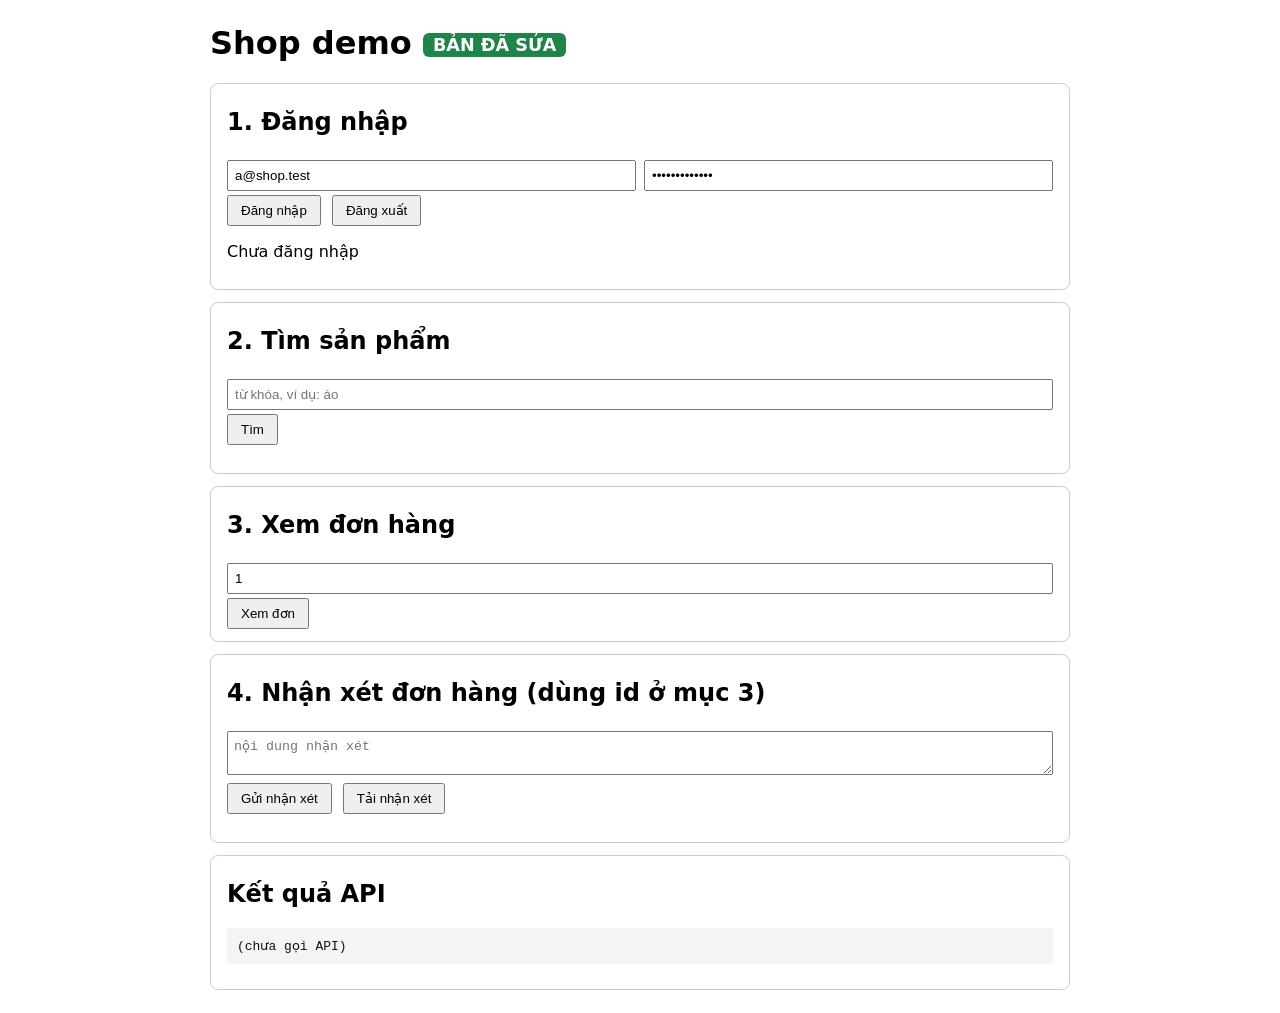
==== secure/public/index.html @ e8c59e12 "first commit" ====
<!doctype html>
<html lang="vi">
<head>
  <meta charset="utf-8">
  <meta name="viewport" content="width=device-width, initial-scale=1">
  <title>Shop demo - BẢN ĐÃ SỬA</title>
  <style>
    body { font-family: system-ui, sans-serif; max-width: 860px; margin: 24px auto; padding: 0 16px; }
    .badge { padding: 2px 10px; border-radius: 6px; color: #fff; background: #1e8449; font-size: 0.55em; vertical-align: middle; }
    section { border: 1px solid #ccc; border-radius: 8px; padding: 4px 16px 12px; margin: 12px 0; }
    input, textarea { width: 100%; box-sizing: border-box; margin: 4px 0; padding: 6px; }
    .row { display: flex; gap: 8px; }
    .row > * { flex: 1; }
    button { padding: 6px 12px; cursor: pointer; margin-right: 6px; }
    pre { background: #f4f4f4; color: #111; padding: 10px; overflow-x: auto; white-space: pre-wrap; }
  </style>
</head>
<body>
  <h1>Shop demo <span class="badge">BẢN ĐÃ SỬA</span></h1>

  <section>
    <h2>1. Đăng nhập</h2>
    <div class="row">
      <input id="email" placeholder="email" value="a@shop.test">
      <input id="password" type="password" placeholder="mật khẩu" value="CustomerA@123">
    </div>
    <button id="login">Đăng nhập</button>
    <button id="logout">Đăng xuất</button>
    <p id="who"></p>
  </section>

  <section>
    <h2>2. Tìm sản phẩm</h2>
    <input id="q" placeholder="từ khóa, ví dụ: áo">
    <button id="search">Tìm</button>
    <ul id="products"></ul>
  </section>

  <section>
    <h2>3. Xem đơn hàng</h2>
    <input id="orderId" placeholder="id đơn hàng" value="1">
    <button id="viewOrder">Xem đơn</button>
  </section>

  <section>
    <h2>4. Nhận xét đơn hàng (dùng id ở mục 3)</h2>
    <textarea id="comment" rows="2" placeholder="nội dung nhận xét"></textarea>
    <button id="postReview">Gửi nhận xét</button>
    <button id="loadReviews">Tải nhận xét</button>
    <ul id="reviews"></ul>
  </section>

  <section>
    <h2>Kết quả API</h2>
    <pre id="out">(chưa gọi API)</pre>
  </section>

  <script src="app.js"></script>
</body>
</html>
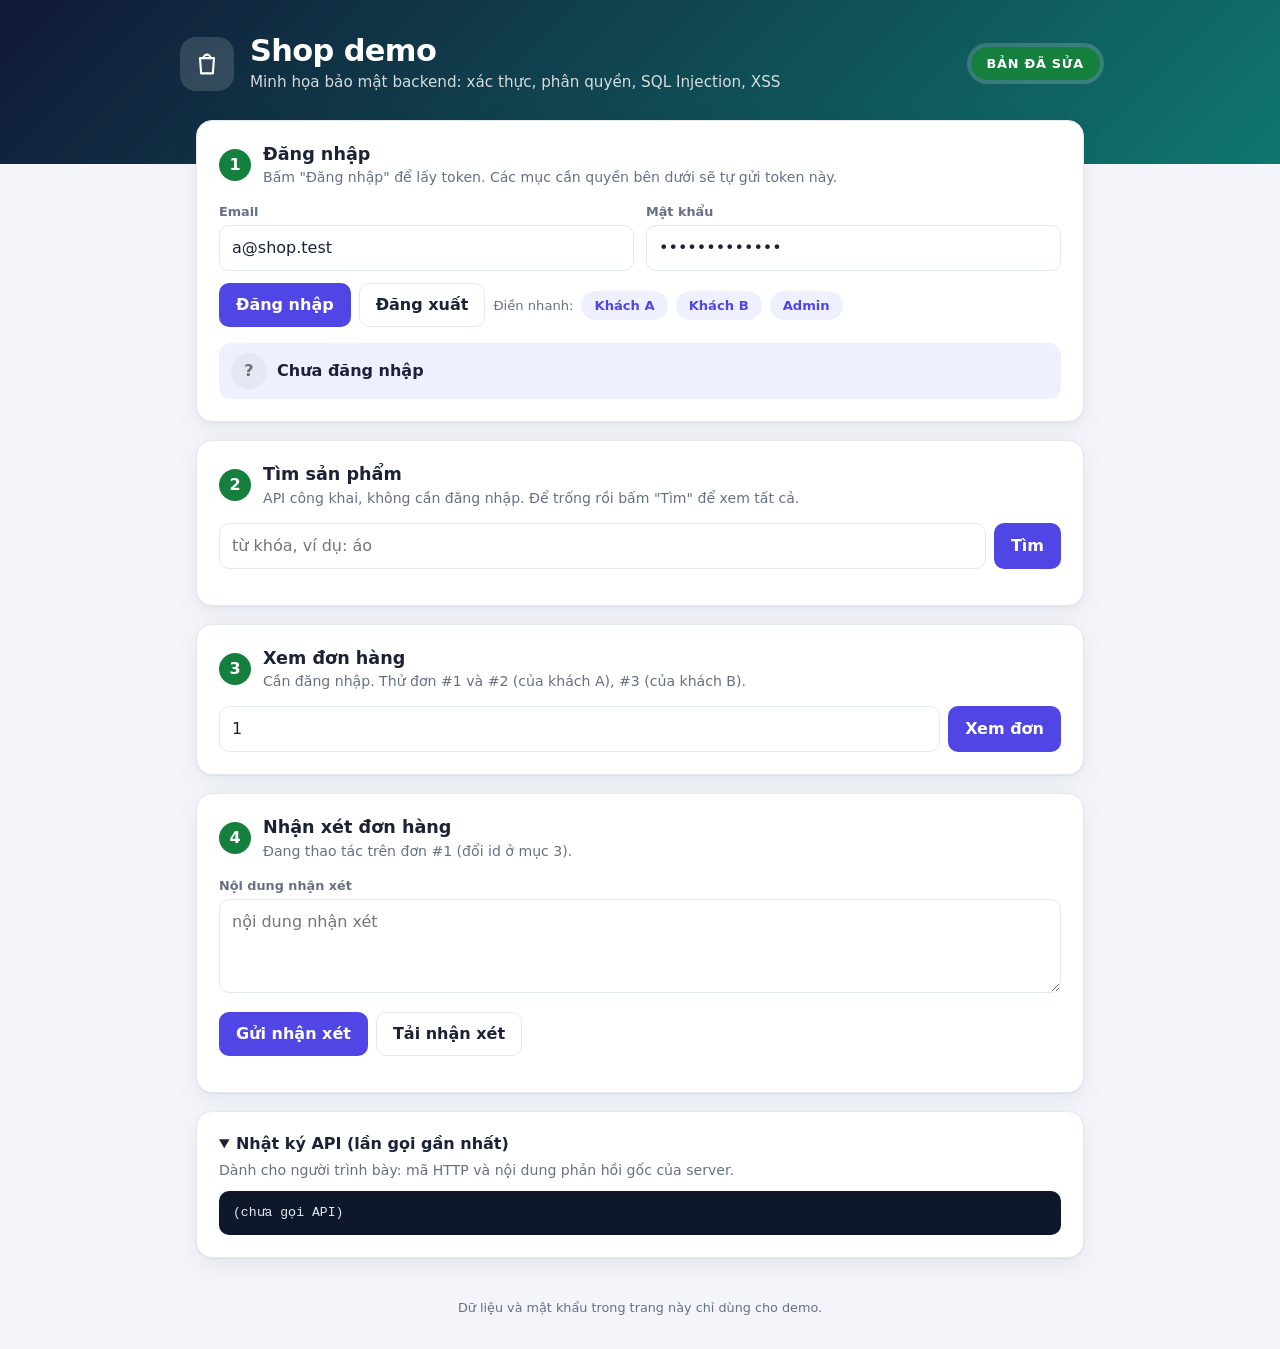
==== commit 7d12a090: "update" ====
--- a/secure/public/index.html
+++ b/secure/public/index.html
@@ -4,56 +4,118 @@
   <meta charset="utf-8">
   <meta name="viewport" content="width=device-width, initial-scale=1">
   <title>Shop demo - BẢN ĐÃ SỬA</title>
-  <style>
-    body { font-family: system-ui, sans-serif; max-width: 860px; margin: 24px auto; padding: 0 16px; }
-    .badge { padding: 2px 10px; border-radius: 6px; color: #fff; background: #1e8449; font-size: 0.55em; vertical-align: middle; }
-    section { border: 1px solid #ccc; border-radius: 8px; padding: 4px 16px 12px; margin: 12px 0; }
-    input, textarea { width: 100%; box-sizing: border-box; margin: 4px 0; padding: 6px; }
-    .row { display: flex; gap: 8px; }
-    .row > * { flex: 1; }
-    button { padding: 6px 12px; cursor: pointer; margin-right: 6px; }
-    pre { background: #f4f4f4; color: #111; padding: 10px; overflow-x: auto; white-space: pre-wrap; }
-  </style>
+  <link rel="stylesheet" href="style.css">
 </head>
-<body>
-  <h1>Shop demo <span class="badge">BẢN ĐÃ SỬA</span></h1>
+<body class="variant-secure">
+  <header class="hero">
+    <div class="hero-inner">
+      <div class="logo">
+        <svg width="28" height="28" viewBox="0 0 24 24" fill="none" stroke="#fff" stroke-width="1.8" stroke-linecap="round" stroke-linejoin="round" aria-hidden="true"><path d="M6 7h12l-1 13H7L6 7z"/><path d="M9 7a3 3 0 0 1 6 0"/></svg>
+      </div>
+      <div>
+        <h1>Shop demo</h1>
+        <p>Minh họa bảo mật backend: xác thực, phân quyền, SQL Injection, XSS</p>
+      </div>
+      <span class="badge">BẢN ĐÃ SỬA</span>
+    </div>
+  </header>
 
-  <section>
-    <h2>1. Đăng nhập</h2>
-    <div class="row">
-      <input id="email" placeholder="email" value="a@shop.test">
-      <input id="password" type="password" placeholder="mật khẩu" value="CustomerA@123">
-    </div>
-    <button id="login">Đăng nhập</button>
-    <button id="logout">Đăng xuất</button>
-    <p id="who"></p>
-  </section>
+  <main>
+    <section class="card" id="sec-login">
+      <div class="card-head">
+        <span class="step">1</span>
+        <div>
+          <h2>Đăng nhập</h2>
+          <p class="card-sub">Bấm "Đăng nhập" để lấy token. Các mục cần quyền bên dưới sẽ tự gửi token này.</p>
+        </div>
+      </div>
+      <form id="loginForm" autocomplete="off" novalidate>
+        <div class="row">
+          <div>
+            <label class="field" for="email">Email</label>
+            <input id="email" placeholder="email" value="a@shop.test">
+          </div>
+          <div>
+            <label class="field" for="password">Mật khẩu</label>
+            <input id="password" type="password" placeholder="mật khẩu" value="CustomerA@123">
+          </div>
+        </div>
+        <div class="actions">
+          <button class="primary" id="login" type="submit">Đăng nhập</button>
+          <button class="ghost" id="logout" type="button">Đăng xuất</button>
+          <span class="hint">Điền nhanh:</span>
+          <button class="chip" type="button" data-email="a@shop.test" data-password="CustomerA@123">Khách A</button>
+          <button class="chip" type="button" data-email="b@shop.test" data-password="CustomerB@123">Khách B</button>
+          <button class="chip" type="button" data-email="admin@shop.test" data-password="Admin@12345">Admin</button>
+        </div>
+      </form>
+      <div id="who" class="who">
+        <div id="avatar" class="avatar">?</div>
+        <span id="whoName" class="who-name">Chưa đăng nhập</span>
+        <span id="whoRole" class="pill" hidden></span>
+      </div>
+      <div id="loginMsg" aria-live="polite"></div>
+    </section>
 
-  <section>
-    <h2>2. Tìm sản phẩm</h2>
-    <input id="q" placeholder="từ khóa, ví dụ: áo">
-    <button id="search">Tìm</button>
-    <ul id="products"></ul>
-  </section>
+    <section class="card" id="sec-products">
+      <div class="card-head">
+        <span class="step">2</span>
+        <div>
+          <h2>Tìm sản phẩm</h2>
+          <p class="card-sub">API công khai, không cần đăng nhập. Để trống rồi bấm "Tìm" để xem tất cả.</p>
+        </div>
+      </div>
+      <form id="searchForm" class="inline" autocomplete="off">
+        <input id="q" placeholder="từ khóa, ví dụ: áo" aria-label="Từ khóa tìm kiếm">
+        <button class="primary" id="search" type="submit">Tìm</button>
+      </form>
+      <div id="productsMsg" aria-live="polite"></div>
+      <ul id="products" class="grid"></ul>
+    </section>
 
-  <section>
-    <h2>3. Xem đơn hàng</h2>
-    <input id="orderId" placeholder="id đơn hàng" value="1">
-    <button id="viewOrder">Xem đơn</button>
-  </section>
+    <section class="card" id="sec-orders">
+      <div class="card-head">
+        <span class="step">3</span>
+        <div>
+          <h2>Xem đơn hàng</h2>
+          <p class="card-sub">Cần đăng nhập. Thử đơn #1 và #2 (của khách A), #3 (của khách B).</p>
+        </div>
+      </div>
+      <form id="orderForm" class="inline" autocomplete="off">
+        <input id="orderId" placeholder="id đơn hàng" value="1" aria-label="Id đơn hàng">
+        <button class="primary" id="viewOrder" type="submit">Xem đơn</button>
+      </form>
+      <div id="orderResult" aria-live="polite"></div>
+    </section>
 
-  <section>
-    <h2>4. Nhận xét đơn hàng (dùng id ở mục 3)</h2>
-    <textarea id="comment" rows="2" placeholder="nội dung nhận xét"></textarea>
-    <button id="postReview">Gửi nhận xét</button>
-    <button id="loadReviews">Tải nhận xét</button>
-    <ul id="reviews"></ul>
-  </section>
+    <section class="card" id="sec-reviews">
+      <div class="card-head">
+        <span class="step">4</span>
+        <div>
+          <h2>Nhận xét đơn hàng</h2>
+          <p class="card-sub" id="reviewHint">Dùng id đơn ở mục 3.</p>
+        </div>
+      </div>
+      <label class="field" for="comment">Nội dung nhận xét</label>
+      <textarea id="comment" rows="3" placeholder="nội dung nhận xét"></textarea>
+      <div class="actions">
+        <button class="primary" id="postReview" type="button">Gửi nhận xét</button>
+        <button class="ghost" id="loadReviews" type="button">Tải nhận xét</button>
+      </div>
+      <div id="reviewMsg" aria-live="polite"></div>
+      <ul id="reviews" class="reviews"></ul>
+    </section>
 
-  <section>
-    <h2>Kết quả API</h2>
-    <pre id="out">(chưa gọi API)</pre>
-  </section>
+    <section class="card log">
+      <details open>
+        <summary>Nhật ký API (lần gọi gần nhất)</summary>
+        <p class="card-sub">Dành cho người trình bày: mã HTTP và nội dung phản hồi gốc của server.</p>
+        <pre id="out">(chưa gọi API)</pre>
+      </details>
+    </section>
+  </main>
+
+  <footer>Dữ liệu và mật khẩu trong trang này chỉ dùng cho demo.</footer>
 
   <script src="app.js"></script>
 </body>
--- a/secure/public/style.css
+++ b/secure/public/style.css
@@ -0,0 +1,308 @@
+/* Giao diện dùng chung cho cả hai bản. Màu nhấn đổi theo class của <body>:
+   variant-secure (xanh lá) và variant-vuln (đỏ). */
+:root {
+  --bg: #f3f5fb;
+  --card: #ffffff;
+  --text: #1b2236;
+  --muted: #667085;
+  --line: #e4e8f2;
+  --primary: #4f46e5;
+  --primary-ink: #ffffff;
+  --primary-soft: #eef0ff;
+  --ok: #15803d;
+  --ok-bg: #e8f7ee;
+  --warn: #b45309;
+  --warn-bg: #fff4dc;
+  --err: #b42318;
+  --err-bg: #fdecea;
+  --info: #1d4ed8;
+  --info-bg: #e6efff;
+  --code-bg: #0f172a;
+  --code-ink: #e2e8f0;
+  --shadow: 0 1px 2px rgba(16, 24, 40, 0.06), 0 8px 24px rgba(16, 24, 40, 0.06);
+  --radius: 16px;
+  --accent: #15803d;
+  --accent-2: #0f766e;
+}
+body.variant-vuln {
+  --accent: #b91c1c;
+  --accent-2: #7f1d1d;
+}
+
+@media (prefers-color-scheme: dark) {
+  :root {
+    --bg: #0b1020;
+    --card: #131a2e;
+    --text: #e8ecf8;
+    --muted: #97a1bb;
+    --line: #26304a;
+    --primary: #818cf8;
+    --primary-ink: #0b1020;
+    --primary-soft: #1c2347;
+    --ok: #4ade80;
+    --ok-bg: #12301f;
+    --warn: #fbbf24;
+    --warn-bg: #35280c;
+    --err: #f87171;
+    --err-bg: #3a1613;
+    --info: #93c5fd;
+    --info-bg: #14264a;
+    --code-bg: #070b16;
+    --shadow: 0 1px 2px rgba(0, 0, 0, 0.4), 0 8px 24px rgba(0, 0, 0, 0.35);
+  }
+}
+
+* { box-sizing: border-box; }
+[hidden] { display: none !important; }
+
+body {
+  margin: 0;
+  background: var(--bg);
+  color: var(--text);
+  font-family: system-ui, -apple-system, "Segoe UI", Roboto, "Helvetica Neue", Arial, sans-serif;
+  line-height: 1.5;
+}
+
+/* ---------- Đầu trang ---------- */
+.hero {
+  background: linear-gradient(135deg, #111936 0%, var(--accent-2) 100%);
+  color: #fff;
+  padding: 34px 16px 70px;
+}
+.hero-inner {
+  max-width: 920px;
+  margin: 0 auto;
+  display: flex;
+  align-items: center;
+  gap: 16px;
+  flex-wrap: wrap;
+}
+.logo {
+  width: 54px;
+  height: 54px;
+  border-radius: 16px;
+  background: rgba(255, 255, 255, 0.14);
+  display: grid;
+  place-items: center;
+  flex: none;
+}
+.hero h1 { margin: 0; font-size: 1.9rem; letter-spacing: -0.02em; line-height: 1.15; }
+.hero p { margin: 2px 0 0; opacity: 0.82; font-size: 0.95rem; }
+.badge {
+  margin-left: auto;
+  background: var(--accent);
+  color: #fff;
+  padding: 7px 16px;
+  border-radius: 999px;
+  font-weight: 800;
+  font-size: 0.8rem;
+  letter-spacing: 0.06em;
+  box-shadow: 0 0 0 4px rgba(255, 255, 255, 0.18);
+}
+
+main {
+  max-width: 920px;
+  margin: -44px auto 40px;
+  padding: 0 16px;
+  display: grid;
+  gap: 18px;
+}
+
+/* ---------- Thẻ (mỗi bước một thẻ) ---------- */
+.card {
+  background: var(--card);
+  border: 1px solid var(--line);
+  border-radius: var(--radius);
+  box-shadow: var(--shadow);
+  padding: 20px 22px 22px;
+}
+.card-head { display: flex; align-items: center; gap: 12px; margin-bottom: 14px; }
+.card h2 { margin: 0; font-size: 1.1rem; }
+.card-sub { margin: 0; color: var(--muted); font-size: 0.88rem; }
+.step {
+  width: 32px;
+  height: 32px;
+  border-radius: 50%;
+  background: var(--accent);
+  color: #fff;
+  font-weight: 800;
+  display: grid;
+  place-items: center;
+  flex: none;
+}
+
+/* ---------- Form ---------- */
+label.field { display: block; font-size: 0.8rem; font-weight: 600; color: var(--muted); margin-bottom: 4px; }
+input, textarea {
+  width: 100%;
+  padding: 10px 12px;
+  border: 1px solid var(--line);
+  border-radius: 10px;
+  background: var(--card);
+  color: var(--text);
+  font: inherit;
+}
+textarea { resize: vertical; }
+input:focus-visible, textarea:focus-visible, button:focus-visible, summary:focus-visible {
+  outline: 2px solid var(--primary);
+  outline-offset: 2px;
+}
+.row { display: flex; gap: 12px; flex-wrap: wrap; }
+.row > * { flex: 1 1 220px; }
+.inline { display: flex; gap: 8px; }
+.inline input { flex: 1; }
+.actions { display: flex; gap: 8px; flex-wrap: wrap; align-items: center; margin-top: 12px; }
+.hint { color: var(--muted); font-size: 0.82rem; }
+
+button {
+  font: inherit;
+  font-weight: 600;
+  padding: 9px 16px;
+  border-radius: 10px;
+  border: 1px solid transparent;
+  cursor: pointer;
+  transition: transform 0.05s, filter 0.15s;
+}
+button:hover:not(:disabled) { filter: brightness(1.08); }
+button:active:not(:disabled) { transform: translateY(1px); }
+button:disabled { opacity: 0.6; cursor: wait; }
+button.primary { background: var(--primary); color: var(--primary-ink); }
+button.ghost { background: transparent; color: var(--text); border-color: var(--line); }
+button.chip {
+  padding: 4px 12px;
+  font-size: 0.82rem;
+  background: var(--primary-soft);
+  color: var(--primary);
+  border-color: transparent;
+  border-radius: 999px;
+}
+
+/* ---------- Trạng thái đăng nhập ---------- */
+.who {
+  display: flex;
+  align-items: center;
+  gap: 10px;
+  padding: 10px 12px;
+  margin-top: 16px;
+  border-radius: 12px;
+  background: var(--primary-soft);
+}
+.avatar {
+  width: 36px;
+  height: 36px;
+  border-radius: 50%;
+  background: var(--line);
+  color: var(--muted);
+  display: grid;
+  place-items: center;
+  font-weight: 800;
+}
+.who.on .avatar { background: var(--accent); color: #fff; }
+.who-name { font-weight: 600; }
+.pill { padding: 2px 10px; border-radius: 999px; font-size: 0.75rem; font-weight: 700; background: var(--line); color: var(--muted); }
+.pill.admin { background: var(--err-bg); color: var(--err); }
+.pill.customer { background: var(--info-bg); color: var(--info); }
+
+/* ---------- Thông báo ---------- */
+.alert {
+  margin-top: 12px;
+  padding: 10px 14px;
+  border-radius: 10px;
+  border-left: 4px solid;
+  font-size: 0.92rem;
+  overflow-wrap: anywhere;
+  animation: pop 0.18s ease-out;
+}
+.alert.ok { background: var(--ok-bg); color: var(--ok); border-color: var(--ok); }
+.alert.warn { background: var(--warn-bg); color: var(--warn); border-color: var(--warn); }
+.alert.err { background: var(--err-bg); color: var(--err); border-color: var(--err); }
+.alert.info { background: var(--info-bg); color: var(--info); border-color: var(--info); }
+.alert pre { margin: 8px 0 0; }
+
+.empty {
+  text-align: center;
+  color: var(--muted);
+  padding: 18px;
+  border: 1px dashed var(--line);
+  border-radius: 12px;
+  margin-top: 14px;
+}
+
+/* ---------- Sản phẩm ---------- */
+.grid {
+  list-style: none;
+  padding: 0;
+  margin: 14px 0 0;
+  display: grid;
+  grid-template-columns: repeat(auto-fill, minmax(210px, 1fr));
+  gap: 12px;
+}
+.product { border: 1px solid var(--line); border-radius: 12px; padding: 12px 14px; animation: pop 0.2s ease-out; }
+.product-name { font-weight: 700; margin-bottom: 4px; overflow-wrap: anywhere; }
+.product-desc { color: var(--muted); font-size: 0.85rem; min-height: 2.5em; overflow-wrap: anywhere; }
+.product-foot { display: flex; justify-content: space-between; align-items: center; margin-top: 8px; }
+.price { font-weight: 800; color: var(--accent); }
+.stock { font-size: 0.78rem; color: var(--muted); background: var(--primary-soft); padding: 2px 10px; border-radius: 999px; }
+
+/* ---------- Đơn hàng ---------- */
+.order { margin-top: 16px; border: 1px solid var(--line); border-radius: 14px; overflow: hidden; animation: pop 0.2s ease-out; }
+.order-head {
+  display: flex;
+  justify-content: space-between;
+  align-items: center;
+  gap: 12px;
+  flex-wrap: wrap;
+  padding: 14px 16px;
+  background: var(--primary-soft);
+}
+.order-head h3 { margin: 0; font-size: 1.1rem; }
+.order-owner { color: var(--muted); font-size: 0.85rem; }
+.order-body { padding: 14px 16px 16px; }
+.status { padding: 3px 12px; border-radius: 999px; font-size: 0.78rem; font-weight: 700; background: var(--line); color: var(--muted); }
+.status.pending { background: var(--warn-bg); color: var(--warn); }
+.status.paid { background: var(--ok-bg); color: var(--ok); }
+.status.shipped { background: var(--info-bg); color: var(--info); }
+.status.cancelled { background: var(--err-bg); color: var(--err); }
+.meta { display: grid; grid-template-columns: repeat(auto-fit, minmax(190px, 1fr)); gap: 12px; margin: 0 0 14px; }
+.meta dt { font-size: 0.72rem; color: var(--muted); text-transform: uppercase; letter-spacing: 0.06em; }
+.meta dd { margin: 2px 0 0; font-weight: 600; overflow-wrap: anywhere; }
+.table-wrap { overflow-x: auto; }
+table.items { width: 100%; border-collapse: collapse; font-size: 0.92rem; }
+.items th, .items td { padding: 8px 10px; text-align: left; border-bottom: 1px solid var(--line); }
+.items th { font-size: 0.72rem; color: var(--muted); text-transform: uppercase; letter-spacing: 0.05em; }
+.items .num { text-align: right; font-variant-numeric: tabular-nums; white-space: nowrap; }
+.items tfoot td { font-weight: 800; border-bottom: 0; }
+details.raw { margin-top: 12px; }
+details summary { cursor: pointer; color: var(--muted); font-size: 0.85rem; }
+
+/* ---------- Nhận xét ---------- */
+.reviews { list-style: none; padding: 0; margin: 14px 0 0; display: grid; gap: 10px; }
+.review { border: 1px solid var(--line); border-radius: 12px; padding: 10px 14px; animation: pop 0.2s ease-out; }
+.review-text { overflow-wrap: anywhere; }
+.review-date { color: var(--muted); font-size: 0.78rem; margin-top: 2px; }
+
+/* ---------- Nhật ký API ---------- */
+pre {
+  background: var(--code-bg);
+  color: var(--code-ink);
+  padding: 12px 14px;
+  border-radius: 10px;
+  overflow: auto;
+  white-space: pre-wrap;
+  overflow-wrap: anywhere;
+  font-size: 0.82rem;
+  margin: 10px 0 0;
+  max-height: 340px;
+}
+.log summary { font-weight: 700; color: var(--text); font-size: 1rem; }
+.log .card-sub { margin-top: 4px; }
+
+footer { max-width: 920px; margin: 0 auto 32px; padding: 0 16px; color: var(--muted); font-size: 0.8rem; text-align: center; }
+
+@keyframes pop { from { opacity: 0; transform: translateY(4px); } to { opacity: 1; transform: none; } }
+@media (prefers-reduced-motion: reduce) { * { animation: none !important; transition: none !important; } }
+@media (max-width: 560px) {
+  .hero h1 { font-size: 1.5rem; }
+  .badge { margin-left: 0; }
+  .card { padding: 16px; }
+}
